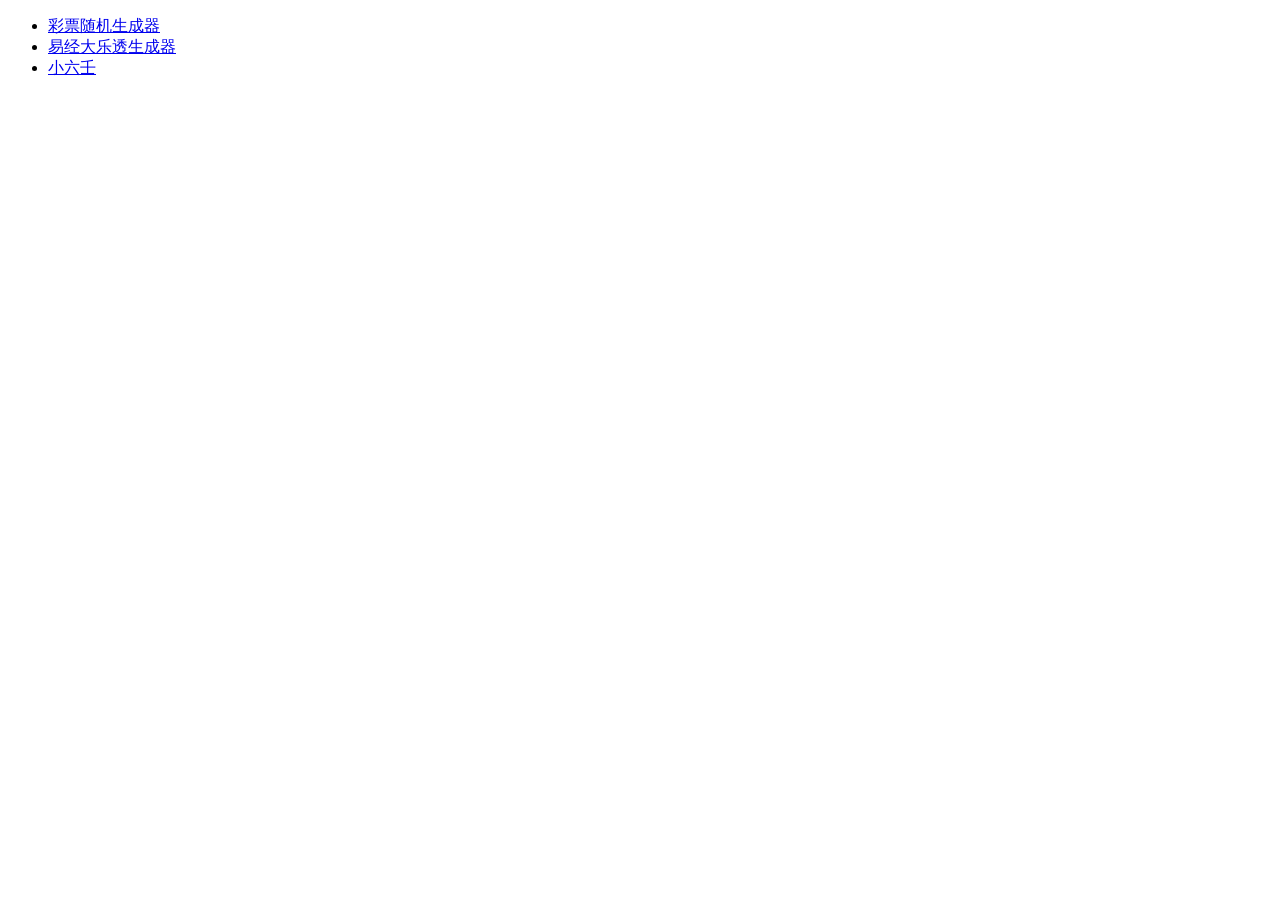
==== index.html @ f38ef8ff "Add files via upload" ====
<!DOCTYPE html>
<html>
<head>
    <meta charset="UTF-8">
    <title>NetWork</title>
</head>
<body>
    <ul>
        <li><a href="/caipiao.html">彩票随机生成器</a></li>
        <li><a href="/yjcaipiao.html">易经大乐透生成器</a></li>
        <li><a href="/xiaoliuren.html">小六壬</a></li>
    </ul>
</body>
</html>
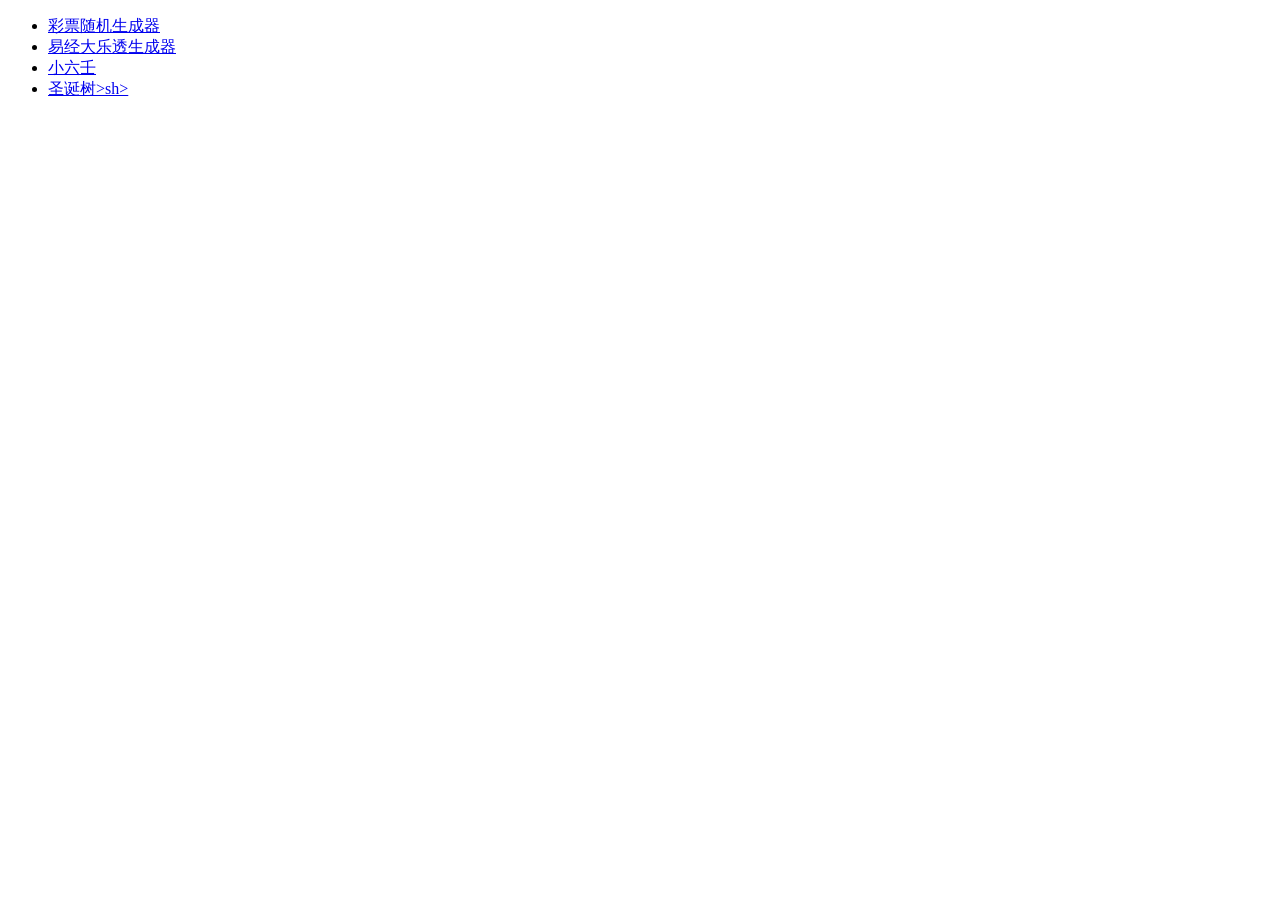
==== commit 03994dcd: "Update index.html" ====
--- a/index.html
+++ b/index.html
@@ -9,6 +9,7 @@
         <li><a href="/caipiao.html">彩票随机生成器</a></li>
         <li><a href="/yjcaipiao.html">易经大乐透生成器</a></li>
         <li><a href="/xiaoliuren.html">小六壬</a></li>
+        <li><a href="/Christmas_tree.html">圣诞树>sh></li>
     </ul>
 </body>
-</html>+</html>
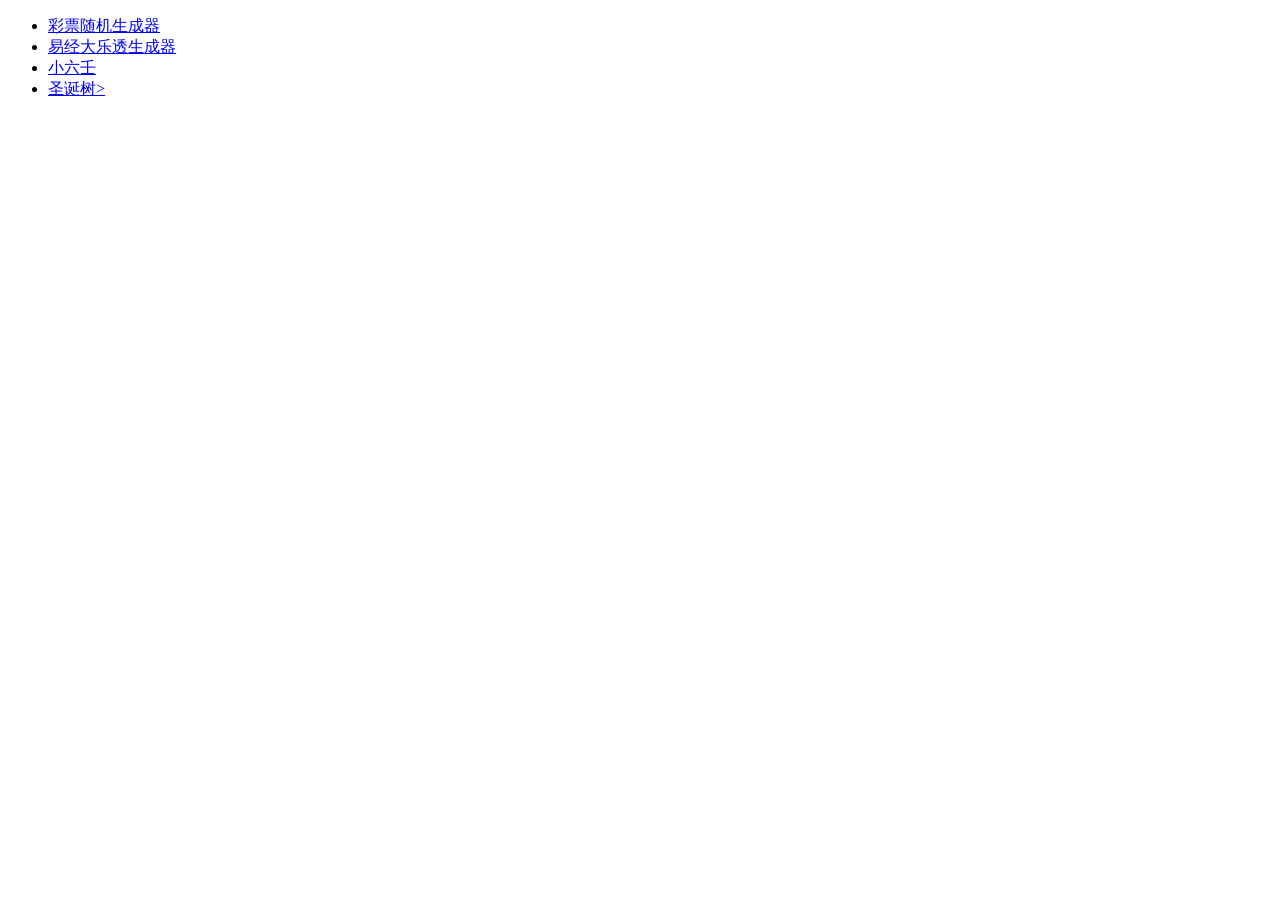
==== commit 3b03bb25: "Fix HTML closing tag for Christmas tree link" ====
--- a/index.html
+++ b/index.html
@@ -9,7 +9,7 @@
         <li><a href="/caipiao.html">彩票随机生成器</a></li>
         <li><a href="/yjcaipiao.html">易经大乐透生成器</a></li>
         <li><a href="/xiaoliuren.html">小六壬</a></li>
-        <li><a href="/Christmas_tree.html">圣诞树>sh></li>
+        <li><a href="/Christmas_tree.html">圣诞树></li>
     </ul>
 </body>
 </html>
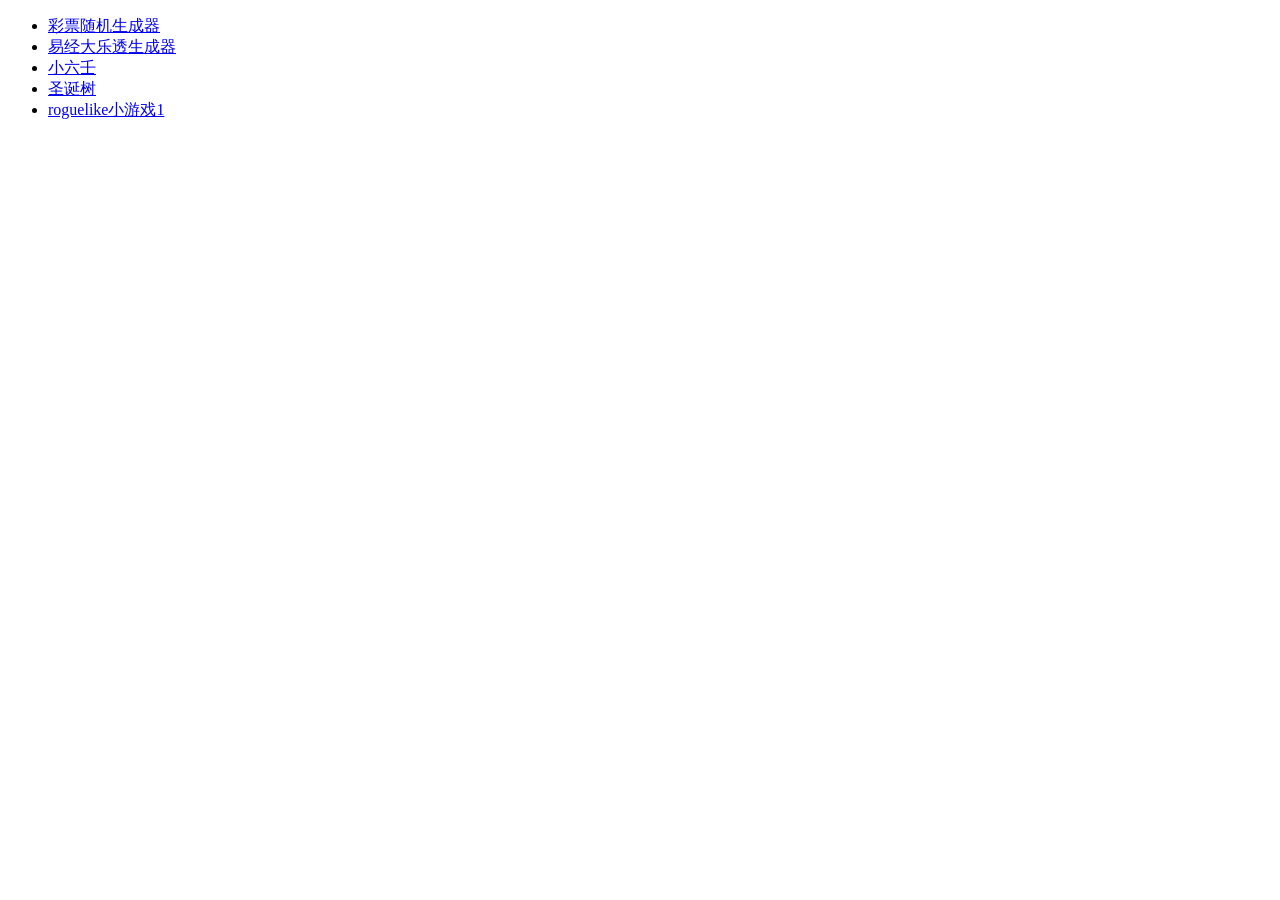
==== commit eb5457ba: "Fix HTML link for Christmas tree and add new link" ====
--- a/index.html
+++ b/index.html
@@ -9,7 +9,8 @@
         <li><a href="/caipiao.html">彩票随机生成器</a></li>
         <li><a href="/yjcaipiao.html">易经大乐透生成器</a></li>
         <li><a href="/xiaoliuren.html">小六壬</a></li>
-        <li><a href="/Christmas_tree.html">圣诞树></li>
+        <li><a href="/Christmas_tree.html">圣诞树</a></li>
+        <li><a href="/roguelike1.html">roguelike小游戏1</a></li>
     </ul>
 </body>
 </html>
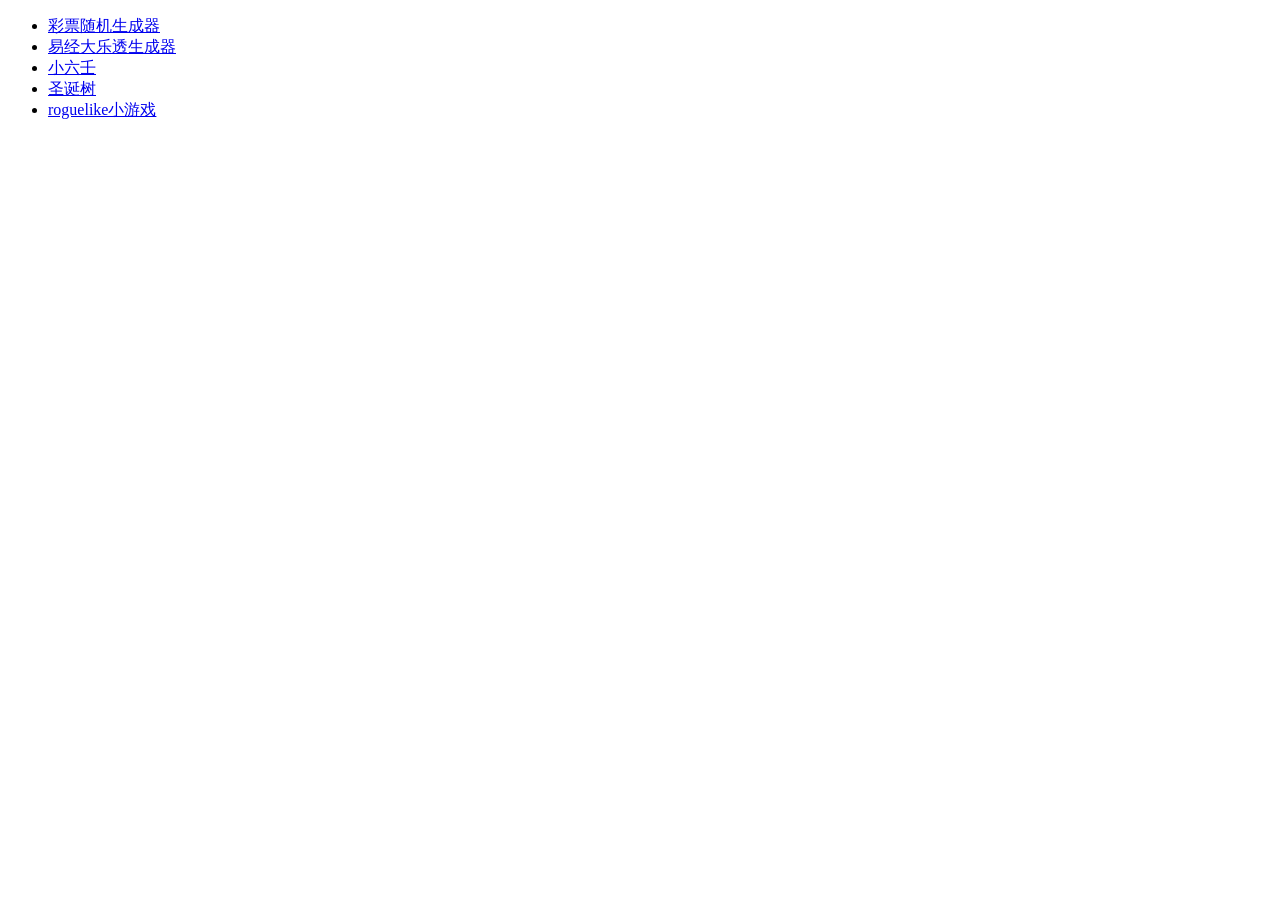
==== commit 9d6377e3: "Update index.html" ====
--- a/index.html
+++ b/index.html
@@ -10,7 +10,7 @@
         <li><a href="/yjcaipiao.html">易经大乐透生成器</a></li>
         <li><a href="/xiaoliuren.html">小六壬</a></li>
         <li><a href="/Christmas_tree.html">圣诞树</a></li>
-        <li><a href="/roguelike1.html">roguelike小游戏1</a></li>
+        <li><a href="roguelike/index.html">roguelike小游戏</a></li>
     </ul>
 </body>
 </html>
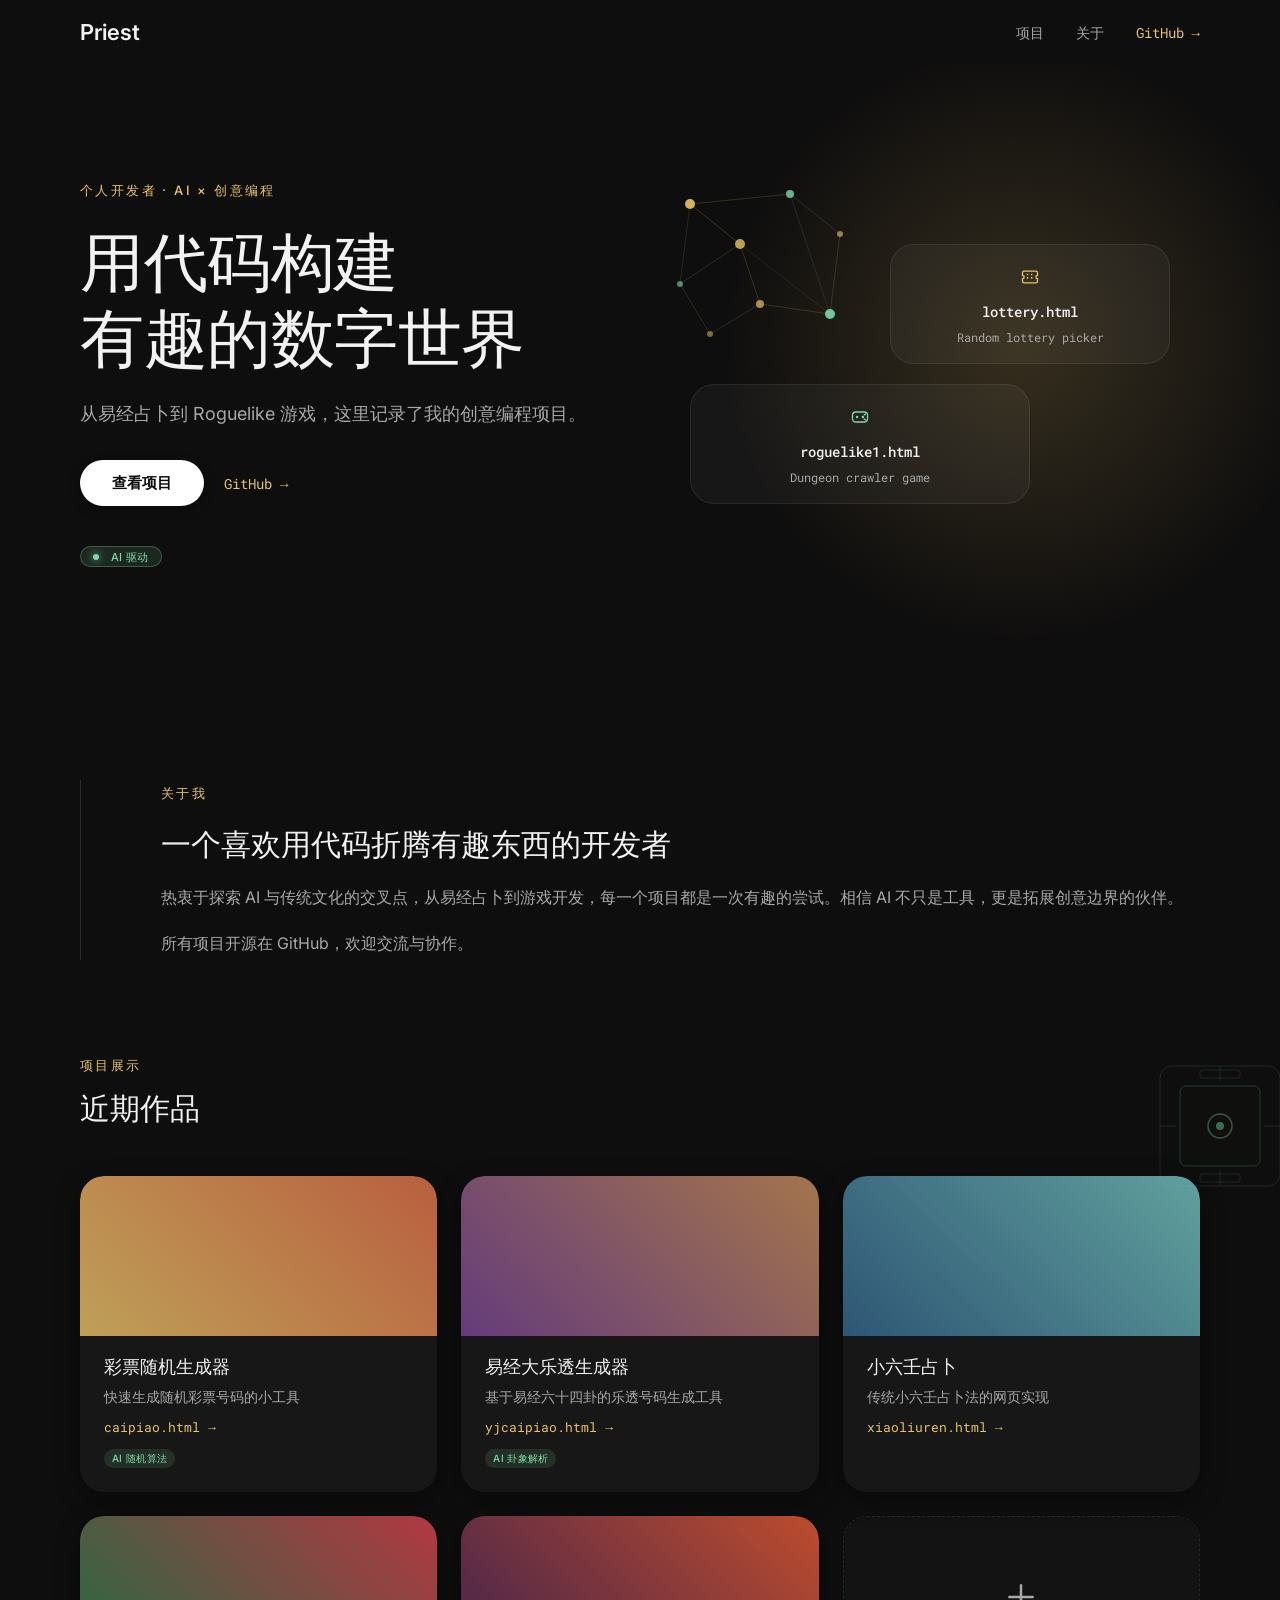
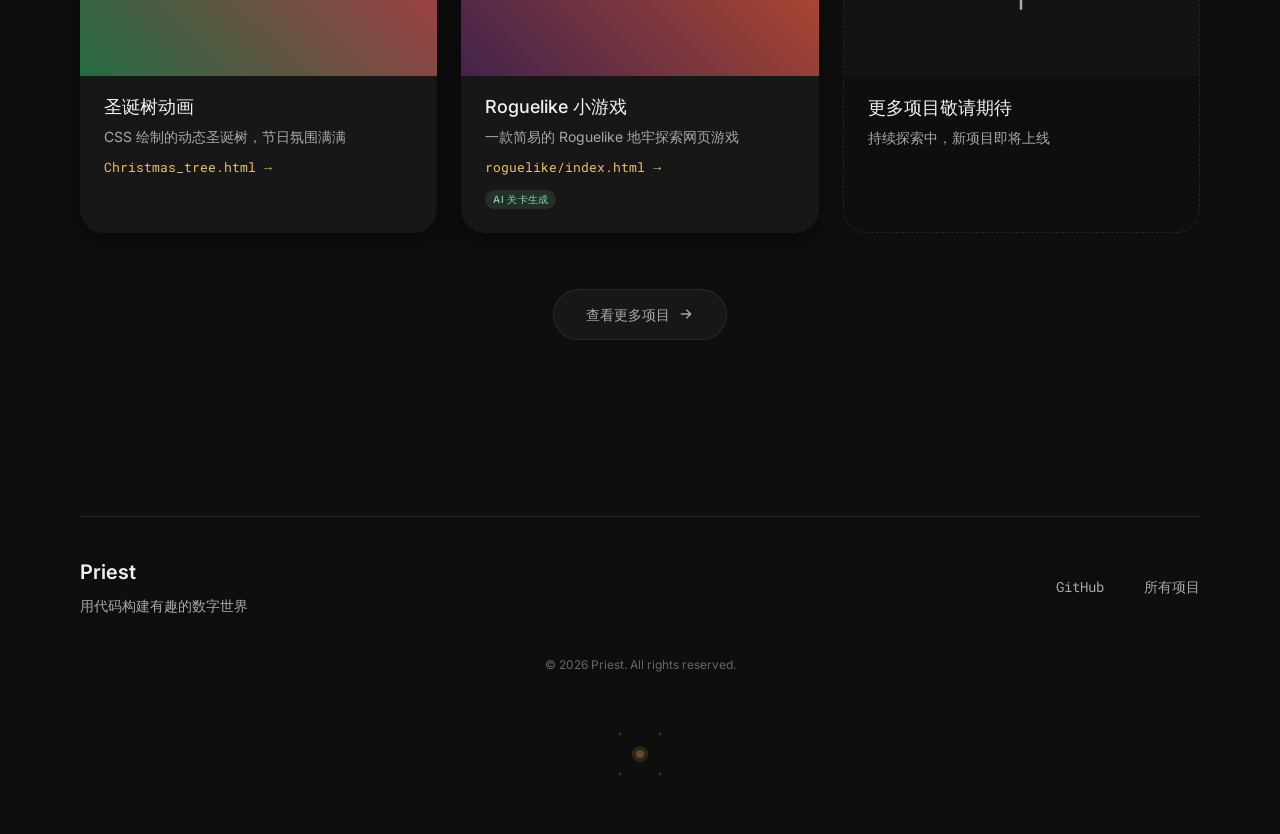
==== commit 575dc20a: "Add files via upload 重构首页" ====
--- a/index.html
+++ b/index.html
@@ -1,16 +1,173 @@
 <!DOCTYPE html>
-<html>
+<html lang="zh-CN">
 <head>
-    <meta charset="UTF-8">
-    <title>NetWork</title>
+  <meta charset="UTF-8">
+  <meta name="viewport" content="width=device-width, initial-scale=1.0">
+  <title>Priest · 个人主页</title>
+  <link rel="preconnect" href="https://fonts.googleapis.com">
+  <link rel="preconnect" href="https://fonts.gstatic.com" crossorigin>
+  <link href="https://fonts.googleapis.com/css2?family=Inter:wght@400;500;600;700&family=Roboto+Mono:wght@400;500&display=swap" rel="stylesheet">
+  <link rel="stylesheet" href="css/style.css">
 </head>
 <body>
-    <ul>
-        <li><a href="/caipiao.html">彩票随机生成器</a></li>
-        <li><a href="/yjcaipiao.html">易经大乐透生成器</a></li>
-        <li><a href="/xiaoliuren.html">小六壬</a></li>
-        <li><a href="/Christmas_tree.html">圣诞树</a></li>
-        <li><a href="roguelike/index.html">roguelike小游戏</a></li>
-    </ul>
+  <main class="page">
+    <!-- ============ HEADER ============ -->
+    <header class="header">
+      <a href="#" class="logo">Priest</a>
+      <nav class="nav">
+        <a href="projects.html" class="nav-link">项目</a>
+        <a href="#about" class="nav-link">关于</a>
+        <a href="https://github.com/priestName" target="_blank" rel="noopener" class="nav-link nav-link--accent">GitHub →</a>
+      </nav>
+    </header>
+
+    <!-- ============ HERO ============ -->
+    <section class="hero">
+      <div class="hero-content">
+        <p class="hero-kicker">个人开发者 · AI × 创意编程</p>
+        <h1 class="hero-title">用代码构建<br>有趣的数字世界</h1>
+        <p class="hero-subtitle">从易经占卜到 Roguelike 游戏，这里记录了我的创意编程项目。</p>
+        <div class="hero-cta">
+          <a href="projects.html" class="cta-button">查看项目</a>
+          <a href="https://github.com/priestName" target="_blank" rel="noopener" class="cta-secondary">GitHub →</a>
+        </div>
+        <div class="ai-badge">
+          <span class="ai-badge-dot"></span>
+          <span class="ai-badge-label">AI 驱动</span>
+        </div>
+      </div>
+
+      <div class="hero-visual">
+        <!-- AI Neural Network SVG (decorative, behind the cards) -->
+        <svg class="ai-network" viewBox="0 0 200 180" fill="none" xmlns="http://www.w3.org/2000/svg" aria-hidden="true">
+          <line x1="30" y1="30" x2="130" y2="20" stroke="#E8C268" stroke-width="0.5" opacity="0.35"/>
+          <line x1="130" y1="20" x2="180" y2="60" stroke="#7DD9A6" stroke-width="0.5" opacity="0.3"/>
+          <line x1="30" y1="30" x2="80" y2="70" stroke="#E8C268" stroke-width="0.5" opacity="0.4"/>
+          <line x1="80" y1="70" x2="20" y2="110" stroke="#7DD9A6" stroke-width="0.5" opacity="0.3"/>
+          <line x1="80" y1="70" x2="100" y2="130" stroke="#E8C268" stroke-width="0.5" opacity="0.35"/>
+          <line x1="130" y1="20" x2="170" y2="140" stroke="#7DD9A6" stroke-width="0.5" opacity="0.25"/>
+          <line x1="180" y1="60" x2="170" y2="140" stroke="#E8C268" stroke-width="0.5" opacity="0.3"/>
+          <line x1="20" y1="110" x2="50" y2="160" stroke="#E8C268" stroke-width="0.5" opacity="0.3"/>
+          <line x1="100" y1="130" x2="50" y2="160" stroke="#7DD9A6" stroke-width="0.5" opacity="0.3"/>
+          <line x1="100" y1="130" x2="170" y2="140" stroke="#E8C268" stroke-width="0.5" opacity="0.35"/>
+          <line x1="80" y1="70" x2="170" y2="140" stroke="#7DD9A6" stroke-width="0.5" opacity="0.2"/>
+          <line x1="30" y1="30" x2="20" y2="110" stroke="#E8C268" stroke-width="0.5" opacity="0.25"/>
+          <circle cx="30" cy="30" r="5" fill="#E8C268" opacity="0.9" class="nn-dot"/>
+          <circle cx="130" cy="20" r="4" fill="#7DD9A6" opacity="0.8" class="nn-dot"/>
+          <circle cx="180" cy="60" r="3" fill="#E8C268" opacity="0.6" class="nn-dot"/>
+          <circle cx="80" cy="70" r="5" fill="#E8C268" opacity="0.8" class="nn-dot"/>
+          <circle cx="20" cy="110" r="3" fill="#7DD9A6" opacity="0.6" class="nn-dot"/>
+          <circle cx="100" cy="130" r="4" fill="#E8C268" opacity="0.7" class="nn-dot"/>
+          <circle cx="170" cy="140" r="5" fill="#7DD9A6" opacity="0.9" class="nn-dot"/>
+          <circle cx="50" cy="160" r="3" fill="#E8C268" opacity="0.5" class="nn-dot"/>
+        </svg>
+
+        <!-- Hero glow background -->
+        <div class="hero-glow" aria-hidden="true"></div>
+
+        <div class="deco-card deco-card--top">
+          <div class="deco-icon deco-icon--ticket">
+            <svg width="20" height="20" viewBox="0 0 24 24" fill="none" xmlns="http://www.w3.org/2000/svg">
+              <path d="M3 7a2 2 0 0 1 2-2h14a2 2 0 0 1 2 2v3a2 2 0 0 0 0 4v3a2 2 0 0 1-2 2H5a2 2 0 0 1-2-2v-3a2 2 0 0 0 0-4V7z" stroke="#E8C268" stroke-width="1.6"/>
+              <path d="M9 8v8M14 8v8" stroke="#E8C268" stroke-width="1.6" stroke-dasharray="2 2"/>
+            </svg>
+          </div>
+          <div class="deco-name">lottery.html</div>
+          <div class="deco-desc">Random lottery picker</div>
+        </div>
+
+        <div class="deco-card deco-card--bottom">
+          <div class="deco-icon deco-icon--game">
+            <svg width="20" height="20" viewBox="0 0 24 24" fill="none" xmlns="http://www.w3.org/2000/svg">
+              <rect x="3" y="6" width="18" height="12" rx="4" stroke="#7DD9A6" stroke-width="1.6"/>
+              <circle cx="8.5" cy="12" r="1.5" fill="#7DD9A6"/>
+              <circle cx="15.5" cy="12" r="1.5" fill="#7DD9A6"/>
+              <path d="M17 9.5l1.5-1M17 14.5l1.5 1" stroke="#7DD9A6" stroke-width="1.6" stroke-linecap="round"/>
+            </svg>
+          </div>
+          <div class="deco-name">roguelike1.html</div>
+          <div class="deco-desc">Dungeon crawler game</div>
+        </div>
+      </div>
+    </section>
+
+    <!-- ============ ABOUT ============ -->
+    <section id="about" class="about">
+      <div class="about-divider"></div>
+      <div class="about-content">
+        <p class="about-kicker">关于我</p>
+        <h2 class="about-title">一个喜欢用代码折腾有趣东西的开发者</h2>
+        <p class="about-text">热衷于探索 AI 与传统文化的交叉点，从易经占卜到游戏开发，每一个项目都是一次有趣的尝试。相信 AI 不只是工具，更是拓展创意边界的伙伴。</p>
+        <p class="about-text">所有项目开源在 GitHub，欢迎交流与协作。</p>
+      </div>
+    </section>
+
+    <!-- ============ PROJECTS ============ -->
+    <section id="projects" class="projects">
+      <header class="projects-header">
+        <p class="projects-kicker">项目展示</p>
+        <h2 class="projects-title">近期作品</h2>
+      </header>
+
+      <!-- AI Chip decoration (absolute, right of section) -->
+      <svg class="ai-chip" viewBox="0 0 160 160" fill="none" xmlns="http://www.w3.org/2000/svg" aria-hidden="true">
+        <rect x="20" y="20" width="120" height="120" rx="12" stroke="#7DD9A6" stroke-width="1" opacity="0.15"/>
+        <rect x="40" y="40" width="80" height="80" rx="6" stroke="#7DD9A6" stroke-width="1" opacity="0.25" fill="#7DD9A6" fill-opacity="0.04"/>
+        <circle cx="80" cy="80" r="12" stroke="#7DD9A6" stroke-width="1.5" opacity="0.4"/>
+        <circle cx="80" cy="80" r="4" fill="#7DD9A6" opacity="0.5"/>
+        <path d="M80 20v16M80 124v16M20 80h16M124 80h16" stroke="#7DD9A6" stroke-width="1" opacity="0.15"/>
+        <rect x="60" y="24" width="40" height="8" rx="2" stroke="#7DD9A6" stroke-width="0.7" opacity="0.2"/>
+        <rect x="60" y="128" width="40" height="8" rx="2" stroke="#7DD9A6" stroke-width="0.7" opacity="0.2"/>
+      </svg>
+
+      <div class="projects-grid" id="projects-grid">
+        <!-- 卡片由 app.js 从 projects.json 动态渲染 -->
+      </div>
+
+      <!-- View More -->
+      <div class="projects-more">
+        <a href="projects.html" class="more-link">
+          <span>查看更多项目</span>
+          <svg width="16" height="16" viewBox="0 0 24 24" fill="none" xmlns="http://www.w3.org/2000/svg">
+            <path d="M5 12h14M13 6l6 6-6 6" stroke="currentColor" stroke-width="2" stroke-linecap="round" stroke-linejoin="round"/>
+          </svg>
+        </a>
+      </div>
+    </section>
+    <footer class="footer">
+      <div class="footer-divider"></div>
+      <div class="footer-main">
+        <div class="footer-left">
+          <div class="footer-logo">Priest</div>
+          <div class="footer-tagline">用代码构建有趣的数字世界</div>
+        </div>
+        <nav class="footer-links">
+          <a href="https://github.com/priestName" target="_blank" rel="noopener" class="footer-link">GitHub</a>
+          <a href="projects.html" class="footer-link">所有项目</a>
+        </nav>
+      </div>
+
+      <div class="footer-copyright">© 2026 Priest. All rights reserved.</div>
+
+      <!-- AI Footer Glow -->
+      <svg class="ai-glow" viewBox="0 0 80 80" fill="none" xmlns="http://www.w3.org/2000/svg" aria-hidden="true">
+        <circle cx="40" cy="40" r="8" fill="#E8C268" opacity="0.15"/>
+        <circle cx="40" cy="40" r="4" fill="#E8C268" opacity="0.3"/>
+        <circle cx="40" cy="40" r="18" stroke="#E8C268" stroke-width="0.5" opacity="0.08"/>
+        <circle cx="40" cy="40" r="28" stroke="#E8C268" stroke-width="0.3" opacity="0.05"/>
+        <circle cx="20" cy="20" r="1.5" fill="#E8C268" opacity="0.2"/>
+        <circle cx="60" cy="60" r="1.5" fill="#E8C268" opacity="0.2"/>
+        <circle cx="60" cy="20" r="1.5" fill="#E8C268" opacity="0.2"/>
+        <circle cx="20" cy="60" r="1.5" fill="#E8C268" opacity="0.2"/>
+        <line x1="40" y1="22" x2="40" y2="58" stroke="#E8C268" stroke-width="0.3" opacity="0.06"/>
+        <line x1="22" y1="40" x2="58" y2="40" stroke="#E8C268" stroke-width="0.3" opacity="0.06"/>
+      </svg>
+    </footer>
+  </main>
+  <script src="js/projects-data.js"></script>
+  <script src="js/app.js"></script>
+  <script>
+    loadProjects('projects-grid', 6, true);
+  </script>
 </body>
-</html>
+</html>
--- a/css/style.css
+++ b/css/style.css
@@ -0,0 +1,935 @@
+/* ================================================
+   Priest 个人主页 - Stylesheet
+   严格还原 Ardot 画布设计稿的视觉细节
+   ================================================ */
+
+/* ---------- Design Tokens ---------- */
+:root {
+  /* Colors */
+  --bg: #0F0E0E;
+  --bg-card: rgba(255, 255, 255, 0.04);
+  --bg-card-hover: rgba(255, 255, 255, 0.06);
+  --border-card: rgba(255, 255, 255, 0.08);
+  --border-subtle: rgba(255, 255, 255, 0.1);
+  --divider: rgba(255, 255, 255, 0.12);
+
+  --text-primary: #F2F2F2;
+  --text-secondary: #A8A8A8;
+  --text-muted: #666666;
+  --text-dark: #0F0E0E;
+
+  --accent-gold: #E8C268;
+  --accent-mint: #7DD9A6;
+
+  /* Card gradients (5 unique project cards) */
+  --grad-lottery: linear-gradient(45deg, #E8C268 0%, #E17148 100%);
+  --grad-yijing: linear-gradient(45deg, #784594 0%, #C78C59 100%);
+  --grad-liuren: linear-gradient(45deg, #33668C 0%, #73C2BF 100%);
+  --grad-xmas: linear-gradient(45deg, #26804D 0%, #D9404D 100%);
+  --grad-roguelike: linear-gradient(45deg, #4D2659 0%, #E65933 100%);
+
+  /* Typography */
+  --font-sans: 'Inter', -apple-system, BlinkMacSystemFont, 'Segoe UI', sans-serif;
+  --font-mono: 'Roboto Mono', 'SF Mono', Menlo, Consolas, monospace;
+
+  /* Spacing */
+  --side: 80px;
+  --section-v: 96px;
+}
+
+/* ---------- Reset ---------- */
+* {
+  margin: 0;
+  padding: 0;
+  box-sizing: border-box;
+}
+
+html, body {
+  background: var(--bg);
+  color: var(--text-primary);
+  font-family: var(--font-sans);
+  font-weight: 400;
+  font-size: 16px;
+  line-height: 1.5;
+  -webkit-font-smoothing: antialiased;
+  -moz-osx-font-smoothing: grayscale;
+  text-rendering: optimizeLegibility;
+}
+
+a {
+  color: inherit;
+  text-decoration: none;
+}
+
+/* ---------- Page Layout ---------- */
+.page {
+  width: 100%;
+  max-width: 1440px;
+  margin: 0 auto;
+  display: flex;
+  flex-direction: column;
+  align-items: center;
+  overflow: hidden;
+}
+
+/* ================================================
+   HEADER (64px)
+   ================================================ */
+.header {
+  width: 100%;
+  height: 64px;
+  padding: 0 var(--side);
+  display: flex;
+  align-items: center;
+  justify-content: space-between;
+}
+
+.logo {
+  font-family: var(--font-sans);
+  font-size: 22px;
+  font-weight: 600;
+  color: var(--text-primary);
+  letter-spacing: 0;
+}
+
+.nav {
+  display: flex;
+  align-items: center;
+  gap: 32px;
+}
+
+.nav-link {
+  font-family: var(--font-mono);
+  font-size: 14px;
+  color: var(--text-secondary);
+  transition: color 0.2s ease;
+}
+
+.nav-link:hover {
+  color: var(--text-primary);
+}
+
+.nav-link--accent {
+  color: var(--accent-gold);
+}
+
+.nav-link--accent:hover {
+  color: var(--accent-gold);
+  opacity: 0.8;
+}
+
+/* ================================================
+   HERO (620px)
+   ================================================ */
+.hero {
+  width: 100%;
+  height: 620px;
+  padding: 80px var(--side);
+  display: flex;
+  align-items: center;
+  gap: 60px;
+  position: relative;
+  overflow: hidden;
+}
+
+.hero-content {
+  width: 520px;
+  display: flex;
+  flex-direction: column;
+  gap: 24px;
+  flex-shrink: 0;
+}
+
+.hero-kicker {
+  font-family: var(--font-sans);
+  font-size: 13px;
+  font-weight: 500;
+  color: var(--accent-gold);
+  letter-spacing: 2.4px;
+}
+
+.hero-title {
+  font-family: var(--font-sans);
+  font-size: 64px;
+  font-weight: 400;
+  color: var(--text-primary);
+  line-height: 76px;
+  letter-spacing: -0.5px;
+}
+
+.hero-subtitle {
+  font-family: var(--font-sans);
+  font-size: 18px;
+  color: var(--text-secondary);
+  line-height: 28px;
+}
+
+.hero-cta {
+  display: flex;
+  align-items: center;
+  gap: 20px;
+  margin-top: 8px;
+}
+
+.cta-button {
+  display: inline-flex;
+  align-items: center;
+  justify-content: center;
+  height: 46px;
+  padding: 0 32px;
+  background: #FFFFFF;
+  color: var(--text-dark);
+  border-radius: 30px;
+  font-family: var(--font-sans);
+  font-size: 15px;
+  font-weight: 600;
+  box-shadow: 0 4px 12px rgba(0, 0, 0, 0.3);
+  transition: transform 0.2s ease, box-shadow 0.2s ease;
+}
+
+.cta-button:hover {
+  transform: translateY(-1px);
+  box-shadow: 0 6px 16px rgba(0, 0, 0, 0.4);
+}
+
+.cta-secondary {
+  font-family: var(--font-mono);
+  font-size: 14px;
+  color: var(--accent-gold);
+  transition: opacity 0.2s ease;
+}
+
+.cta-secondary:hover {
+  opacity: 0.8;
+}
+
+/* AI Badge (Hero) */
+.ai-badge {
+  display: inline-flex;
+  align-items: center;
+  align-self: flex-start;
+  height: 21px;
+  padding: 0 12px;
+  margin-top: 16px;
+  background: rgba(125, 217, 166, 0.12);
+  border: 1px solid rgba(125, 217, 166, 0.3);
+  border-radius: 20px;
+  gap: 0;
+}
+
+.ai-badge-dot {
+  width: 6px;
+  height: 6px;
+  border-radius: 50%;
+  background: var(--accent-mint);
+  margin-right: 12px;
+  box-shadow: 0 0 8px var(--accent-mint);
+  animation: pulse 2s ease-in-out infinite;
+}
+
+.ai-badge-label {
+  font-family: var(--font-sans);
+  font-size: 11px;
+  font-weight: 500;
+  color: var(--accent-mint);
+  letter-spacing: 0.3px;
+}
+
+@keyframes pulse {
+  0%, 100% { opacity: 1; }
+  50% { opacity: 0.4; }
+}
+
+/* Hero Visual */
+.hero-visual {
+  flex: 1;
+  position: relative;
+  height: 100%;
+  display: flex;
+  flex-direction: column;
+  justify-content: center;
+  gap: 20px;
+}
+
+/* AI Neural Network SVG (decorative) */
+.ai-network {
+  position: absolute;
+  top: 30px;
+  left: 0;
+  width: 200px;
+  height: 180px;
+  pointer-events: none;
+  z-index: 1;
+}
+
+.ai-network .nn-dot {
+  animation: nn-pulse 3s ease-in-out infinite;
+}
+
+.ai-network .nn-dot:nth-child(odd) {
+  animation-delay: 1.5s;
+}
+
+@keyframes nn-pulse {
+  0%, 100% { opacity: 1; }
+  50% { opacity: 0.4; }
+}
+
+/* Hero glow (radial gold gradient) */
+.hero-glow {
+  position: absolute;
+  top: -100px;
+  right: -120px;
+  width: 600px;
+  height: 600px;
+  background: radial-gradient(circle, rgba(232, 194, 104, 0.18) 0%, rgba(232, 194, 104, 0) 70%);
+  pointer-events: none;
+  z-index: 0;
+}
+
+/* Deco Cards (Hero) */
+.deco-card {
+  position: relative;
+  z-index: 2;
+  background: var(--bg-card);
+  border: 1px solid var(--border-card);
+  border-radius: 24px;
+  padding: 16px 20px;
+  display: flex;
+  flex-direction: column;
+  align-items: center;
+  justify-content: center;
+  gap: 6px;
+  transition: background 0.3s ease, transform 0.3s ease;
+}
+
+.deco-card:hover {
+  background: var(--bg-card-hover);
+  transform: translateY(-2px);
+}
+
+.deco-card--top {
+  width: 280px;
+  height: 120px;
+  align-self: flex-end;
+  margin-right: 30px;
+}
+
+.deco-card--bottom {
+  width: 340px;
+  height: 120px;
+  align-self: flex-start;
+  margin-left: 30px;
+}
+
+.deco-icon {
+  display: flex;
+  align-items: center;
+  justify-content: center;
+  width: 28px;
+  height: 28px;
+}
+
+.deco-name {
+  font-family: var(--font-mono);
+  font-size: 14px;
+  font-weight: 500;
+  color: var(--text-primary);
+  margin-top: 4px;
+}
+
+.deco-desc {
+  font-family: var(--font-mono);
+  font-size: 12px;
+  color: var(--text-secondary);
+}
+
+/* ================================================
+   ABOUT (372px)
+   ================================================ */
+.about {
+  width: 100%;
+  padding: var(--section-v) var(--side);
+  display: flex;
+  align-items: center;
+  gap: 80px;
+}
+
+.about-divider {
+  width: 1px;
+  height: 180px;
+  background: var(--divider);
+  flex-shrink: 0;
+}
+
+.about-content {
+  flex: 1;
+  display: flex;
+  flex-direction: column;
+  gap: 20px;
+}
+
+.about-kicker {
+  font-family: var(--font-sans);
+  font-size: 13px;
+  font-weight: 500;
+  color: var(--accent-gold);
+  letter-spacing: 2.4px;
+}
+
+.about-title {
+  font-family: var(--font-sans);
+  font-size: 30px;
+  font-weight: 400;
+  color: var(--text-primary);
+  line-height: 40px;
+}
+
+.about-text {
+  font-family: var(--font-sans);
+  font-size: 16px;
+  color: var(--text-secondary);
+  line-height: 26px;
+  max-width: 1025px;
+}
+
+/* ================================================
+   PROJECTS (822px)
+   ================================================ */
+.projects {
+  width: 100%;
+  padding: 0 var(--side) var(--section-v);
+  display: flex;
+  flex-direction: column;
+  gap: 48px;
+  position: relative;
+}
+
+.projects-header {
+  display: flex;
+  flex-direction: column;
+  gap: 12px;
+}
+
+.projects-kicker {
+  font-family: var(--font-sans);
+  font-size: 13px;
+  font-weight: 500;
+  color: var(--accent-gold);
+  letter-spacing: 2.4px;
+}
+
+.projects-title {
+  font-family: var(--font-sans);
+  font-size: 30px;
+  font-weight: 400;
+  color: var(--text-primary);
+  line-height: 40px;
+}
+
+/* AI Chip Decoration (absolutely positioned) */
+.ai-chip {
+  position: absolute;
+  top: -10px;
+  right: -20px;
+  width: 160px;
+  height: 160px;
+  pointer-events: none;
+  opacity: 0.9;
+  z-index: 0;
+}
+
+/* Projects Grid (5 cards: 3 in row 1, 2 in row 2) */
+.projects-grid {
+  display: flex;
+  flex-wrap: wrap;
+  gap: 24px;
+  width: 100%;
+  z-index: 1;
+}
+
+.card {
+  width: calc((100% - 48px) / 3);
+  background: var(--bg-card);
+  border-radius: 24px;
+  overflow: hidden;
+  box-shadow: 0 8px 24px rgba(0, 0, 0, 0.4);
+  display: flex;
+  flex-direction: column;
+  transition: transform 0.3s ease, box-shadow 0.3s ease, background 0.3s ease;
+  cursor: pointer;
+}
+
+.card:hover {
+  transform: translateY(-4px);
+  background: var(--bg-card-hover);
+  box-shadow: 0 16px 32px rgba(0, 0, 0, 0.5);
+}
+
+.card-image {
+  width: 100%;
+  height: 160px;
+  border-radius: 24px 24px 0 0;
+  opacity: 0.8;
+}
+
+.card-image--lottery   { background: var(--grad-lottery); }
+.card-image--yijing    { background: var(--grad-yijing); }
+.card-image--liuren    { background: var(--grad-liuren); }
+.card-image--xmas      { background: var(--grad-xmas); }
+.card-image--roguelike { background: var(--grad-roguelike); }
+
+.card-body {
+  padding: 20px 24px 24px;
+  display: flex;
+  flex-direction: column;
+  gap: 8px;
+  flex: 1;
+}
+
+.card-title {
+  font-family: var(--font-sans);
+  font-size: 18px;
+  font-weight: 500;
+  color: var(--text-primary);
+  line-height: 22px;
+}
+
+.card-desc {
+  font-family: var(--font-sans);
+  font-size: 14px;
+  color: var(--text-secondary);
+  line-height: 22px;
+}
+
+.card-link {
+  font-family: var(--font-mono);
+  font-size: 13px;
+  color: var(--accent-gold);
+  margin-top: 2px;
+}
+
+/* AI Tag (in card body) */
+.ai-tag {
+  display: inline-flex;
+  align-items: center;
+  align-self: flex-start;
+  margin-top: 4px;
+  padding: 2px 8px;
+  background: rgba(125, 217, 166, 0.12);
+  border-radius: 10px;
+  font-family: var(--font-sans);
+  font-size: 10px;
+  font-weight: 500;
+  color: var(--accent-mint);
+  letter-spacing: 0.3px;
+}
+
+/* View More Link */
+.projects-more {
+  display: flex;
+  justify-content: center;
+  margin-top: 8px;
+  z-index: 1;
+  position: relative;
+}
+
+.more-link {
+  display: inline-flex;
+  align-items: center;
+  gap: 8px;
+  padding: 14px 32px;
+  border-radius: 30px;
+  background: rgba(255, 255, 255, 0.04);
+  border: 1px solid rgba(255, 255, 255, 0.08);
+  font-family: var(--font-mono);
+  font-size: 14px;
+  color: var(--text-secondary);
+  transition: all 0.3s ease;
+}
+
+.more-link:hover {
+  background: rgba(255, 255, 255, 0.06);
+  border-color: rgba(232, 194, 104, 0.3);
+  color: var(--accent-gold);
+  transform: translateY(-2px);
+  box-shadow: 0 8px 24px rgba(0, 0, 0, 0.3);
+}
+
+.more-link svg {
+  transition: transform 0.3s ease;
+}
+
+.more-link:hover svg {
+  transform: translateX(4px);
+}
+
+/* ================================================
+   SECONDARY PAGE - PROJECTS
+   ================================================ */
+
+/* Page Hero (secondary page header) */
+.page-hero {
+  width: 100%;
+  padding: 64px var(--side) 48px;
+  display: flex;
+  flex-direction: column;
+  gap: 16px;
+  position: relative;
+}
+
+.back-link {
+  display: inline-flex;
+  align-items: center;
+  gap: 8px;
+  font-family: var(--font-mono);
+  font-size: 13px;
+  color: var(--text-secondary);
+  transition: color 0.2s ease;
+  align-self: flex-start;
+  margin-bottom: 16px;
+}
+
+.back-link:hover {
+  color: var(--accent-gold);
+}
+
+.back-link svg {
+  transition: transform 0.3s ease;
+}
+
+.back-link:hover svg {
+  transform: translateX(-4px);
+}
+
+.page-hero-kicker {
+  font-family: var(--font-sans);
+  font-size: 13px;
+  font-weight: 500;
+  color: var(--accent-gold);
+  letter-spacing: 2.4px;
+}
+
+.page-hero-title {
+  font-family: var(--font-sans);
+  font-size: 48px;
+  font-weight: 400;
+  color: var(--text-primary);
+  line-height: 56px;
+  letter-spacing: -0.5px;
+}
+
+.page-hero-sub {
+  font-family: var(--font-sans);
+  font-size: 18px;
+  color: var(--text-secondary);
+  line-height: 28px;
+  max-width: 600px;
+}
+
+/* Stats Row */
+.page-hero-stats {
+  display: flex;
+  align-items: center;
+  gap: 32px;
+  margin-top: 24px;
+}
+
+.stat-item {
+  display: flex;
+  flex-direction: column;
+  gap: 4px;
+}
+
+.stat-num {
+  font-family: var(--font-sans);
+  font-size: 32px;
+  font-weight: 600;
+  color: var(--accent-gold);
+  line-height: 36px;
+}
+
+.stat-label {
+  font-family: var(--font-mono);
+  font-size: 12px;
+  color: var(--text-secondary);
+  letter-spacing: 0.5px;
+}
+
+.stat-divider {
+  width: 1px;
+  height: 36px;
+  background: var(--divider);
+}
+
+/* All Projects Section */
+.projects-all {
+  padding-top: 0;
+}
+
+/* Placeholder Card */
+.card--placeholder {
+  border: 1px dashed rgba(255, 255, 255, 0.1);
+  background: transparent;
+  box-shadow: none;
+  cursor: default;
+}
+
+.card--placeholder:hover {
+  transform: none;
+  background: transparent;
+  box-shadow: none;
+}
+
+.card-image--placeholder {
+  background: rgba(255, 255, 255, 0.02);
+  display: flex;
+  align-items: center;
+  justify-content: center;
+  opacity: 1;
+}
+
+/* Secondary page responsive */
+@media (max-width: 1024px) {
+  .page-hero-title {
+    font-size: 36px;
+    line-height: 44px;
+  }
+
+  .stat-num {
+    font-size: 24px;
+  }
+}
+
+@media (max-width: 640px) {
+  .page-hero-title {
+    font-size: 28px;
+    line-height: 36px;
+  }
+
+  .page-hero-stats {
+    gap: 20px;
+  }
+
+  .stat-num {
+    font-size: 20px;
+  }
+
+  .stat-divider {
+    height: 28px;
+  }
+}
+
+/* ================================================
+   FOOTER (385px)
+   ================================================ */
+.footer {
+  width: 100%;
+  padding: 80px var(--side) 40px;
+  display: flex;
+  flex-direction: column;
+  gap: 40px;
+  align-items: center;
+  position: relative;
+}
+
+.footer-divider {
+  width: 100%;
+  height: 1px;
+  background: var(--border-subtle);
+}
+
+.footer-main {
+  width: 100%;
+  display: flex;
+  align-items: center;
+  justify-content: space-between;
+}
+
+.footer-left {
+  display: flex;
+  flex-direction: column;
+  gap: 8px;
+}
+
+.footer-logo {
+  font-family: var(--font-sans);
+  font-size: 20px;
+  font-weight: 600;
+  color: var(--text-primary);
+}
+
+.footer-tagline {
+  font-family: var(--font-sans);
+  font-size: 14px;
+  color: var(--text-secondary);
+}
+
+.footer-links {
+  display: flex;
+  gap: 40px;
+}
+
+.footer-link {
+  font-family: var(--font-mono);
+  font-size: 14px;
+  color: var(--text-secondary);
+  transition: color 0.2s ease;
+}
+
+.footer-link:hover {
+  color: var(--text-primary);
+}
+
+.footer-copyright {
+  font-family: var(--font-sans);
+  font-size: 12px;
+  color: var(--text-muted);
+}
+
+/* AI Footer Glow */
+.ai-glow {
+  width: 80px;
+  height: 80px;
+  pointer-events: none;
+  opacity: 0.9;
+  animation: glow-rotate 20s linear infinite;
+}
+
+@keyframes glow-rotate {
+  from { transform: rotate(0deg); }
+  to   { transform: rotate(360deg); }
+}
+
+/* ================================================
+   Responsive Adjustments
+   ================================================ */
+@media (max-width: 1024px) {
+  :root {
+    --side: 48px;
+  }
+
+  .hero {
+    flex-direction: column;
+    height: auto;
+    padding: 64px var(--side);
+    gap: 48px;
+  }
+
+  .hero-content {
+    width: 100%;
+  }
+
+  .hero-title {
+    font-size: 48px;
+    line-height: 60px;
+  }
+
+  .deco-card--top {
+    margin-right: 0;
+  }
+
+  .deco-card--bottom {
+    margin-left: 0;
+  }
+
+  .ai-network {
+    width: 140px;
+    height: 120px;
+  }
+
+  .card {
+    width: calc((100% - 24px) / 2);
+  }
+
+  .ai-chip {
+    width: 110px;
+    height: 110px;
+    top: -10px;
+    right: 0;
+  }
+}
+
+@media (max-width: 640px) {
+  :root {
+    --side: 24px;
+    --section-v: 64px;
+  }
+
+  .header {
+    padding: 0 var(--side);
+  }
+
+  .nav {
+    gap: 16px;
+  }
+
+  .hero {
+    padding: 48px var(--side);
+  }
+
+  .hero-title {
+    font-size: 36px;
+    line-height: 44px;
+  }
+
+  .hero-subtitle {
+    font-size: 16px;
+  }
+
+  .hero-visual {
+    align-items: center;
+  }
+
+  .deco-card--top,
+  .deco-card--bottom {
+    width: 100%;
+    margin: 0;
+  }
+
+  .ai-network {
+    display: none;
+  }
+
+  .about {
+    flex-direction: column;
+    align-items: flex-start;
+    gap: 24px;
+    padding: 48px var(--side);
+  }
+
+  .about-divider {
+    width: 48px;
+    height: 1px;
+  }
+
+  .about-title {
+    font-size: 24px;
+    line-height: 32px;
+  }
+
+  .card {
+    width: 100%;
+  }
+
+  .projects-title {
+    font-size: 24px;
+    line-height: 32px;
+  }
+
+  .ai-chip {
+    width: 80px;
+    height: 80px;
+    opacity: 0.6;
+  }
+
+  .footer-main {
+    flex-direction: column;
+    align-items: flex-start;
+    gap: 24px;
+  }
+
+  .footer-links {
+    gap: 24px;
+  }
+}
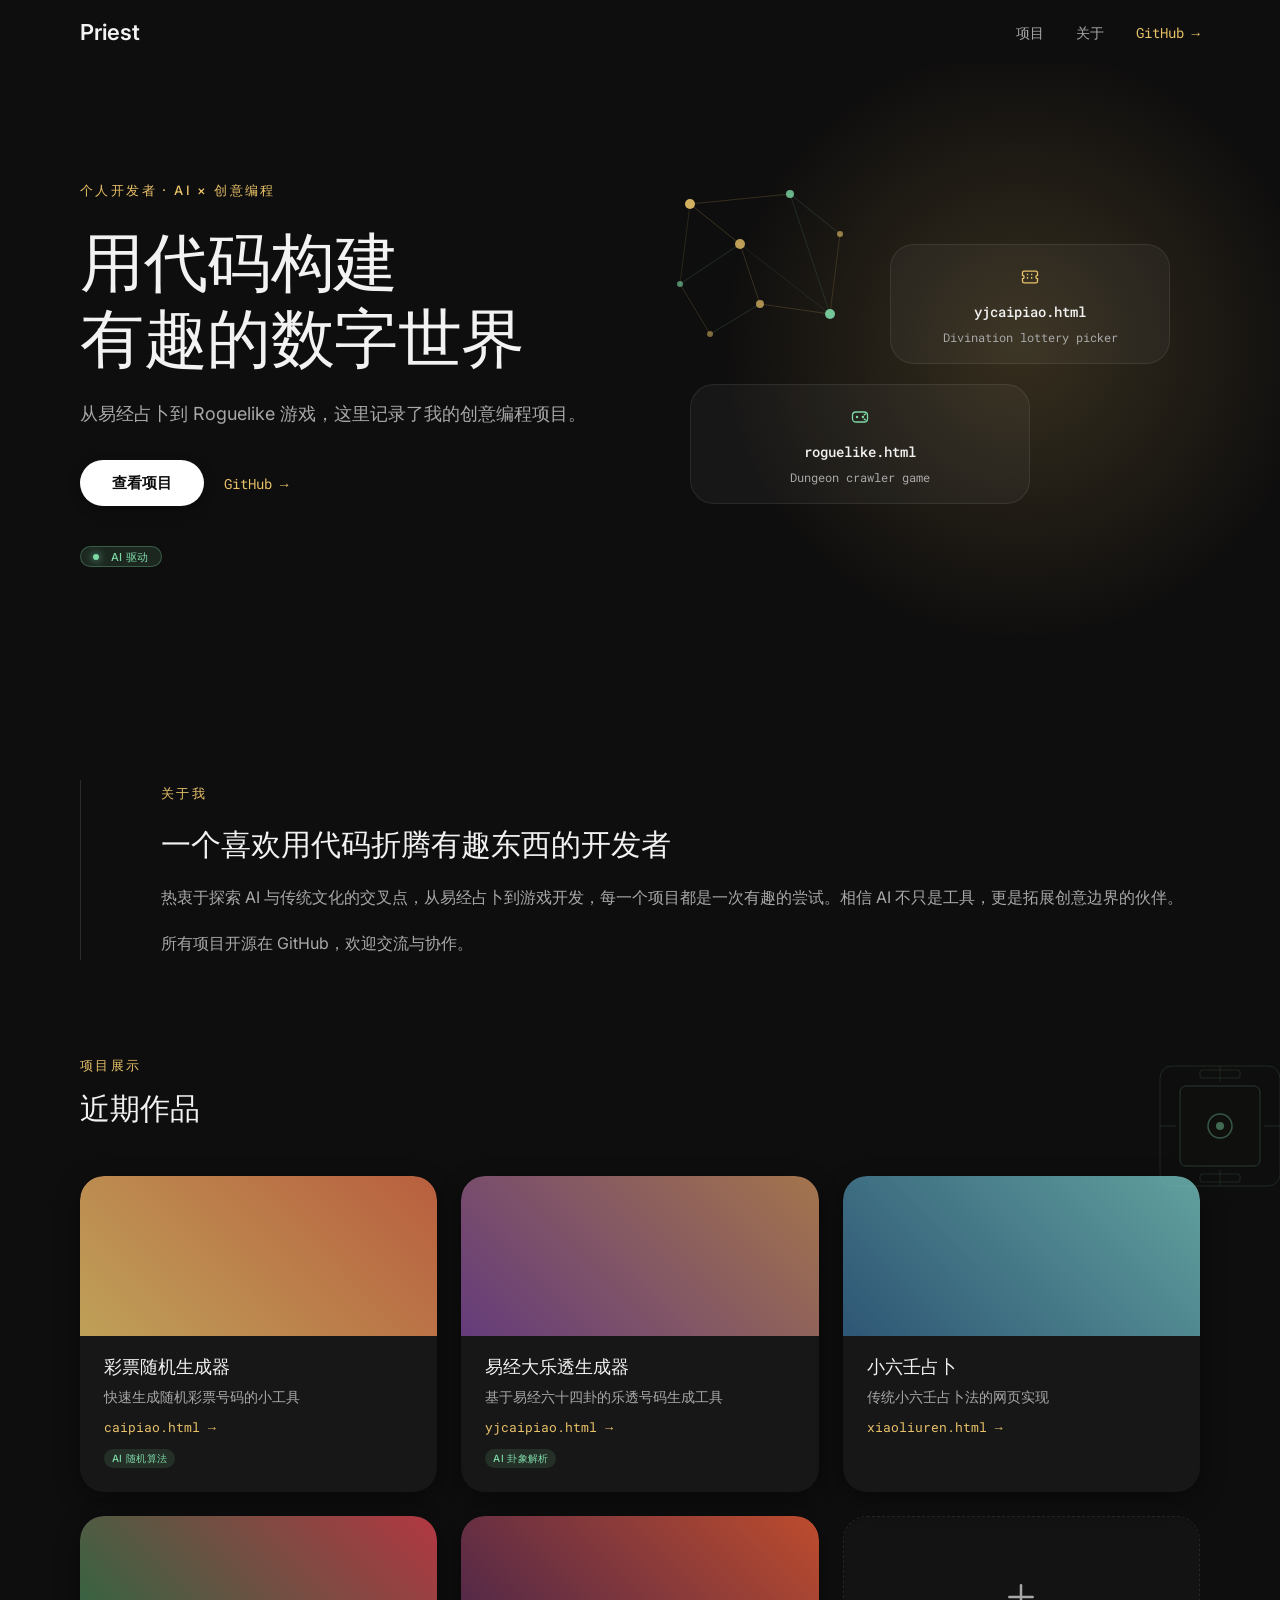
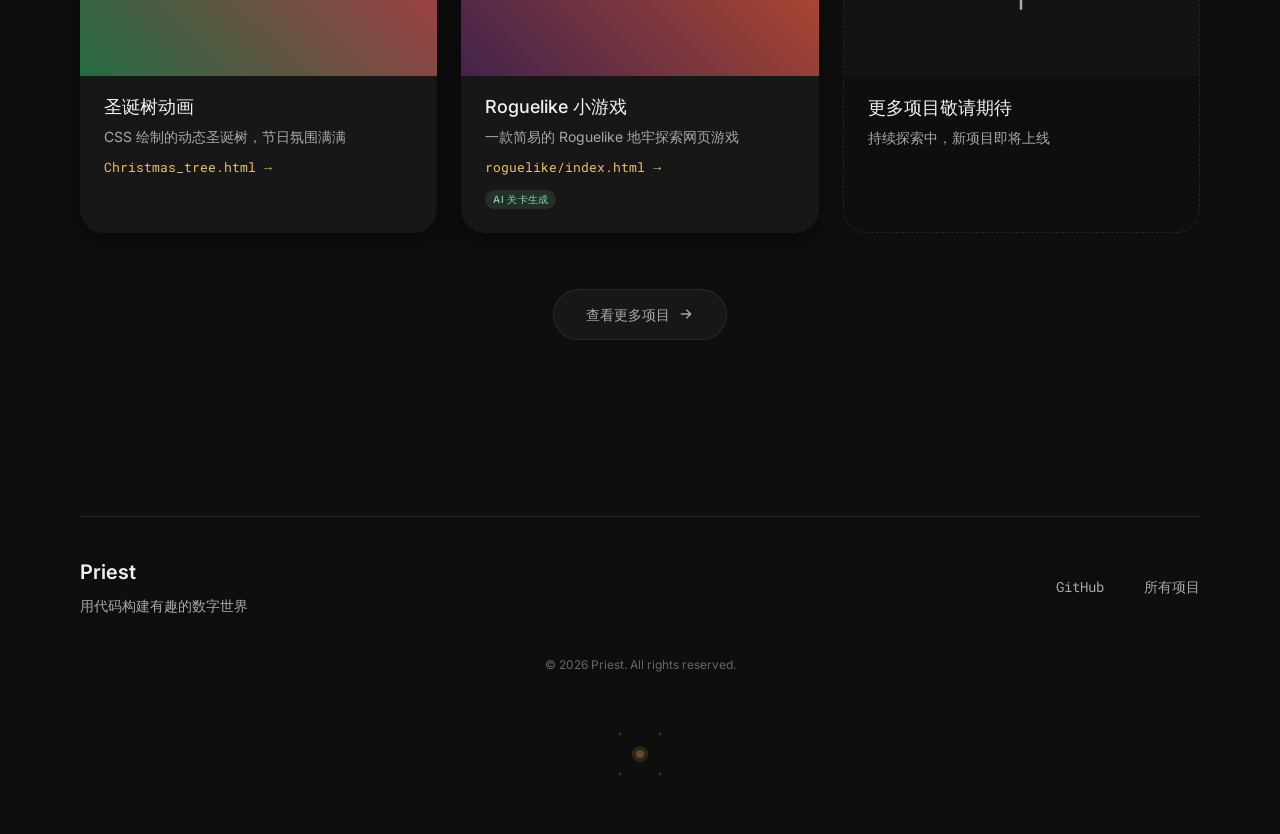
==== commit a5b39018: "Update index.html" ====
--- a/index.html
+++ b/index.html
@@ -72,8 +72,8 @@
               <path d="M9 8v8M14 8v8" stroke="#E8C268" stroke-width="1.6" stroke-dasharray="2 2"/>
             </svg>
           </div>
-          <div class="deco-name">lottery.html</div>
-          <div class="deco-desc">Random lottery picker</div>
+          <div class="deco-name">yjcaipiao.html</div>
+          <div class="deco-desc">Divination lottery picker</div>
         </div>
 
         <div class="deco-card deco-card--bottom">
@@ -85,7 +85,7 @@
               <path d="M17 9.5l1.5-1M17 14.5l1.5 1" stroke="#7DD9A6" stroke-width="1.6" stroke-linecap="round"/>
             </svg>
           </div>
-          <div class="deco-name">roguelike1.html</div>
+          <div class="deco-name">roguelike.html</div>
           <div class="deco-desc">Dungeon crawler game</div>
         </div>
       </div>
@@ -170,4 +170,4 @@
     loadProjects('projects-grid', 6, true);
   </script>
 </body>
-</html>+</html>
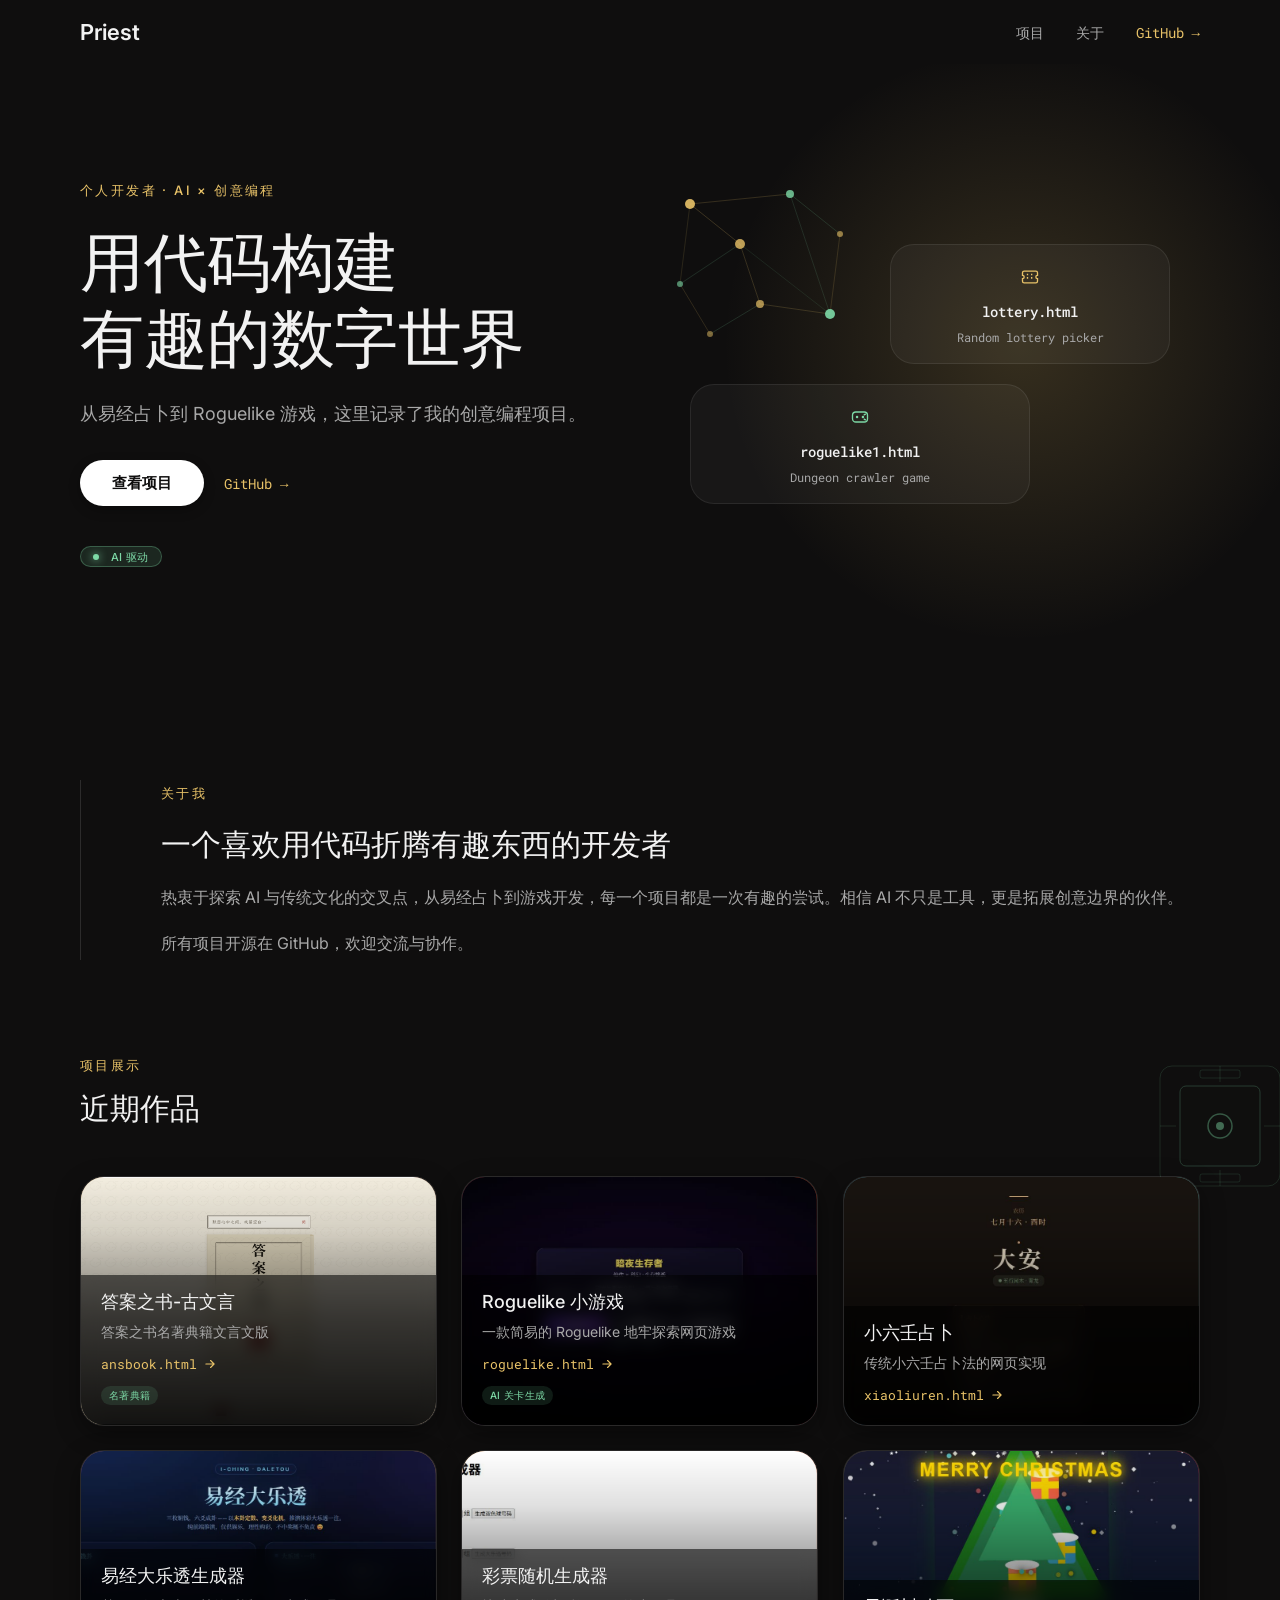
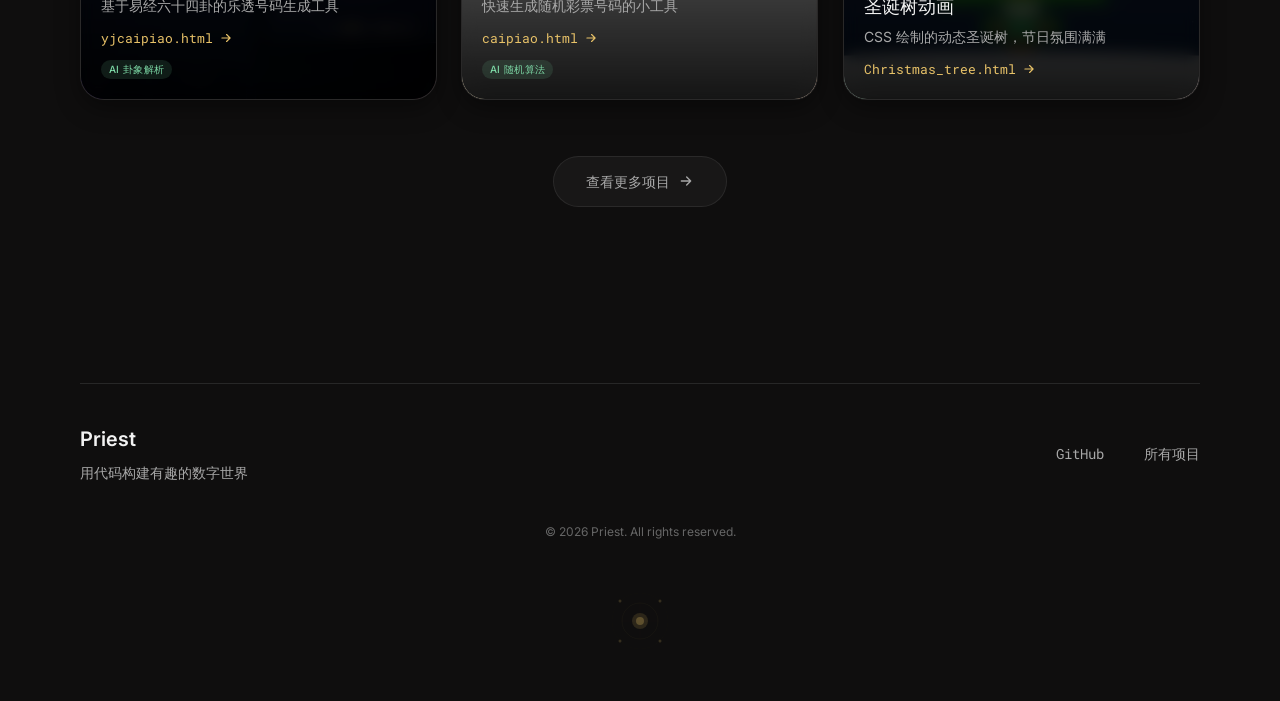
==== commit 93a0971c: "Add files via upload 修改主页样式" ====
--- a/index.html
+++ b/index.html
@@ -72,8 +72,8 @@
               <path d="M9 8v8M14 8v8" stroke="#E8C268" stroke-width="1.6" stroke-dasharray="2 2"/>
             </svg>
           </div>
-          <div class="deco-name">yjcaipiao.html</div>
-          <div class="deco-desc">Divination lottery picker</div>
+          <div class="deco-name">lottery.html</div>
+          <div class="deco-desc">Random lottery picker</div>
         </div>
 
         <div class="deco-card deco-card--bottom">
@@ -85,7 +85,7 @@
               <path d="M17 9.5l1.5-1M17 14.5l1.5 1" stroke="#7DD9A6" stroke-width="1.6" stroke-linecap="round"/>
             </svg>
           </div>
-          <div class="deco-name">roguelike.html</div>
+          <div class="deco-name">roguelike1.html</div>
           <div class="deco-desc">Dungeon crawler game</div>
         </div>
       </div>
@@ -170,4 +170,4 @@
     loadProjects('projects-grid', 6, true);
   </script>
 </body>
-</html>
+</html>
--- a/css/style.css
+++ b/css/style.css
@@ -27,6 +27,7 @@
   --grad-liuren: linear-gradient(45deg, #33668C 0%, #73C2BF 100%);
   --grad-xmas: linear-gradient(45deg, #26804D 0%, #D9404D 100%);
   --grad-roguelike: linear-gradient(45deg, #4D2659 0%, #E65933 100%);
+  --grad-ansbook: linear-gradient(45deg, #C4A05A 0%, #8B5A3C 100%);
 
   /* Typography */
   --font-sans: 'Inter', -apple-system, BlinkMacSystemFont, 'Segoe UI', sans-serif;
@@ -450,27 +451,83 @@
 
 .card {
   width: calc((100% - 48px) / 3);
+  position: relative;
+  height: 250px;
   background: var(--bg-card);
+  border: 1px solid var(--border-card);
   border-radius: 24px;
   overflow: hidden;
   box-shadow: 0 8px 24px rgba(0, 0, 0, 0.4);
   display: flex;
   flex-direction: column;
-  transition: transform 0.3s ease, box-shadow 0.3s ease, background 0.3s ease;
+  align-items: stretch;
+  justify-content: flex-end;
+  transition: transform 0.3s ease, box-shadow 0.3s ease,
+    background 0.3s ease, border-color 0.3s ease;
   cursor: pointer;
+  text-decoration: none;
+  color: inherit;
+  animation: card-fade-in 0.6s ease both;
+  will-change: transform;
+}
+
+/* Bottom-up gradient scrim over the thumbnail,
+   keeps text readable while letting the image show through */
+.card::after {
+  content: '';
+  position: absolute;
+  inset: 0;
+  background: linear-gradient(
+    to top,
+    rgba(0, 0, 0, 0.82) 0%,
+    rgba(0, 0, 0, 0.5) 42%,
+    rgba(0, 0, 0, 0.12) 78%,
+    rgba(0, 0, 0, 0) 100%
+  );
+  pointer-events: none;
+  z-index: 1;
 }
 
 .card:hover {
+  transform: translateY(-6px);
+  background: var(--bg-card-hover);
+  border-color: rgba(232, 194, 104, 0.35);
+  box-shadow: 0 20px 40px rgba(0, 0, 0, 0.55),
+    0 0 0 1px rgba(232, 194, 104, 0.15);
+}
+
+.card:focus-visible {
+  outline: none;
   transform: translateY(-4px);
-  background: var(--bg-card-hover);
-  box-shadow: 0 16px 32px rgba(0, 0, 0, 0.5);
+  border-color: var(--accent-gold);
+  box-shadow: 0 0 0 3px rgba(232, 194, 104, 0.35),
+    0 16px 32px rgba(0, 0, 0, 0.5);
+}
+
+.card:active {
+  transform: translateY(-2px);
+  transition-duration: 0.1s;
+}
+
+@keyframes card-fade-in {
+  from {
+    opacity: 0;
+    transform: translateY(16px);
+  }
+  to {
+    opacity: 1;
+    transform: translateY(0);
+  }
 }
 
 .card-image {
-  width: 100%;
-  height: 160px;
-  border-radius: 24px 24px 0 0;
-  opacity: 0.8;
+  position: absolute;
+  inset: 0;
+  width: 100%;
+  height: 100%;
+  overflow: hidden;
+  background-color: rgba(255, 255, 255, 0.04);
+  flex-shrink: 0;
 }
 
 .card-image--lottery   { background: var(--grad-lottery); }
@@ -478,13 +535,62 @@
 .card-image--liuren    { background: var(--grad-liuren); }
 .card-image--xmas      { background: var(--grad-xmas); }
 .card-image--roguelike { background: var(--grad-roguelike); }
+.card-image--ansbook   { background: var(--grad-ansbook); }
+
+/* Thumbnail image (real page screenshot, covers the whole card) */
+.card-thumb {
+  width: 100%;
+  height: 100%;
+  object-fit: cover;
+  object-position: center;
+  display: block;
+  opacity: 0;
+  transition: opacity 0.4s ease, transform 0.5s ease;
+  will-change: opacity, transform;
+}
+
+.card-thumb--loaded {
+  opacity: 1;
+}
+
+.card:hover .card-thumb--loaded {
+  transform: scale(1.06);
+}
+
+/* Hover shine overlay (subtle light sweep) */
+.card-shine {
+  position: absolute;
+  inset: 0;
+  pointer-events: none;
+  background: linear-gradient(
+    115deg,
+    transparent 0%,
+    rgba(255, 255, 255, 0) 35%,
+    rgba(255, 255, 255, 0.18) 50%,
+    rgba(255, 255, 255, 0) 65%,
+    transparent 100%
+  );
+  transform: translateX(-120%);
+  transition: transform 0.7s ease;
+  z-index: 1;
+  border-radius: 24px;
+}
+
+.card:hover .card-shine {
+  transform: translateX(120%);
+}
 
 .card-body {
-  padding: 20px 24px 24px;
+  position: relative;
+  z-index: 2;
+  width: 100%;
+  padding: 16px 20px 20px;
   display: flex;
   flex-direction: column;
   gap: 8px;
-  flex: 1;
+  background: rgba(0, 0, 0, 0.55);
+  backdrop-filter: blur(8px);
+  -webkit-backdrop-filter: blur(8px);
 }
 
 .card-title {
@@ -493,6 +599,11 @@
   font-weight: 500;
   color: var(--text-primary);
   line-height: 22px;
+  transition: color 0.25s ease;
+}
+
+.card:hover .card-title {
+  color: var(--accent-gold);
 }
 
 .card-desc {
@@ -503,10 +614,22 @@
 }
 
 .card-link {
+  display: inline-flex;
+  align-items: center;
+  gap: 6px;
   font-family: var(--font-mono);
   font-size: 13px;
   color: var(--accent-gold);
-  margin-top: 2px;
+  margin-top: 4px;
+}
+
+.card-arrow {
+  flex-shrink: 0;
+  transition: transform 0.3s ease;
+}
+
+.card:hover .card-arrow {
+  transform: translateX(4px);
 }
 
 /* AI Tag (in card body) */
@@ -910,6 +1033,22 @@
 
   .card {
     width: 100%;
+    height: 220px;
+  }
+
+  .card-image {
+    width: 100%;
+    height: 100%;
+    aspect-ratio: auto;
+    border-radius: 0;
+  }
+
+  .card-shine {
+    border-radius: 24px;
+  }
+
+  .card-body {
+    width: 100%;
   }
 
   .projects-title {
@@ -932,4 +1071,36 @@
   .footer-links {
     gap: 24px;
   }
+}
+
+/* ================================================
+   A11Y: Reduced Motion
+   用户系统级关闭动效时，禁用所有装饰性动画/过渡
+   ================================================ */
+@media (prefers-reduced-motion: reduce) {
+  *,
+  *::before,
+  *::after {
+    animation-duration: 0.001ms !important;
+    animation-delay: 0ms !important;
+    animation-iteration-count: 1 !important;
+    transition-duration: 0.001ms !important;
+    scroll-behavior: auto !important;
+  }
+
+  .card:hover {
+    transform: none;
+  }
+}
+
+/* ================================================
+   A11Y: Focus visible (keyboard navigation)
+   ================================================ */
+a:focus-visible,
+.nav-link:focus-visible,
+.more-link:focus-visible,
+.back-link:focus-visible {
+  outline: 2px solid var(--accent-gold);
+  outline-offset: 3px;
+  border-radius: 4px;
 }
